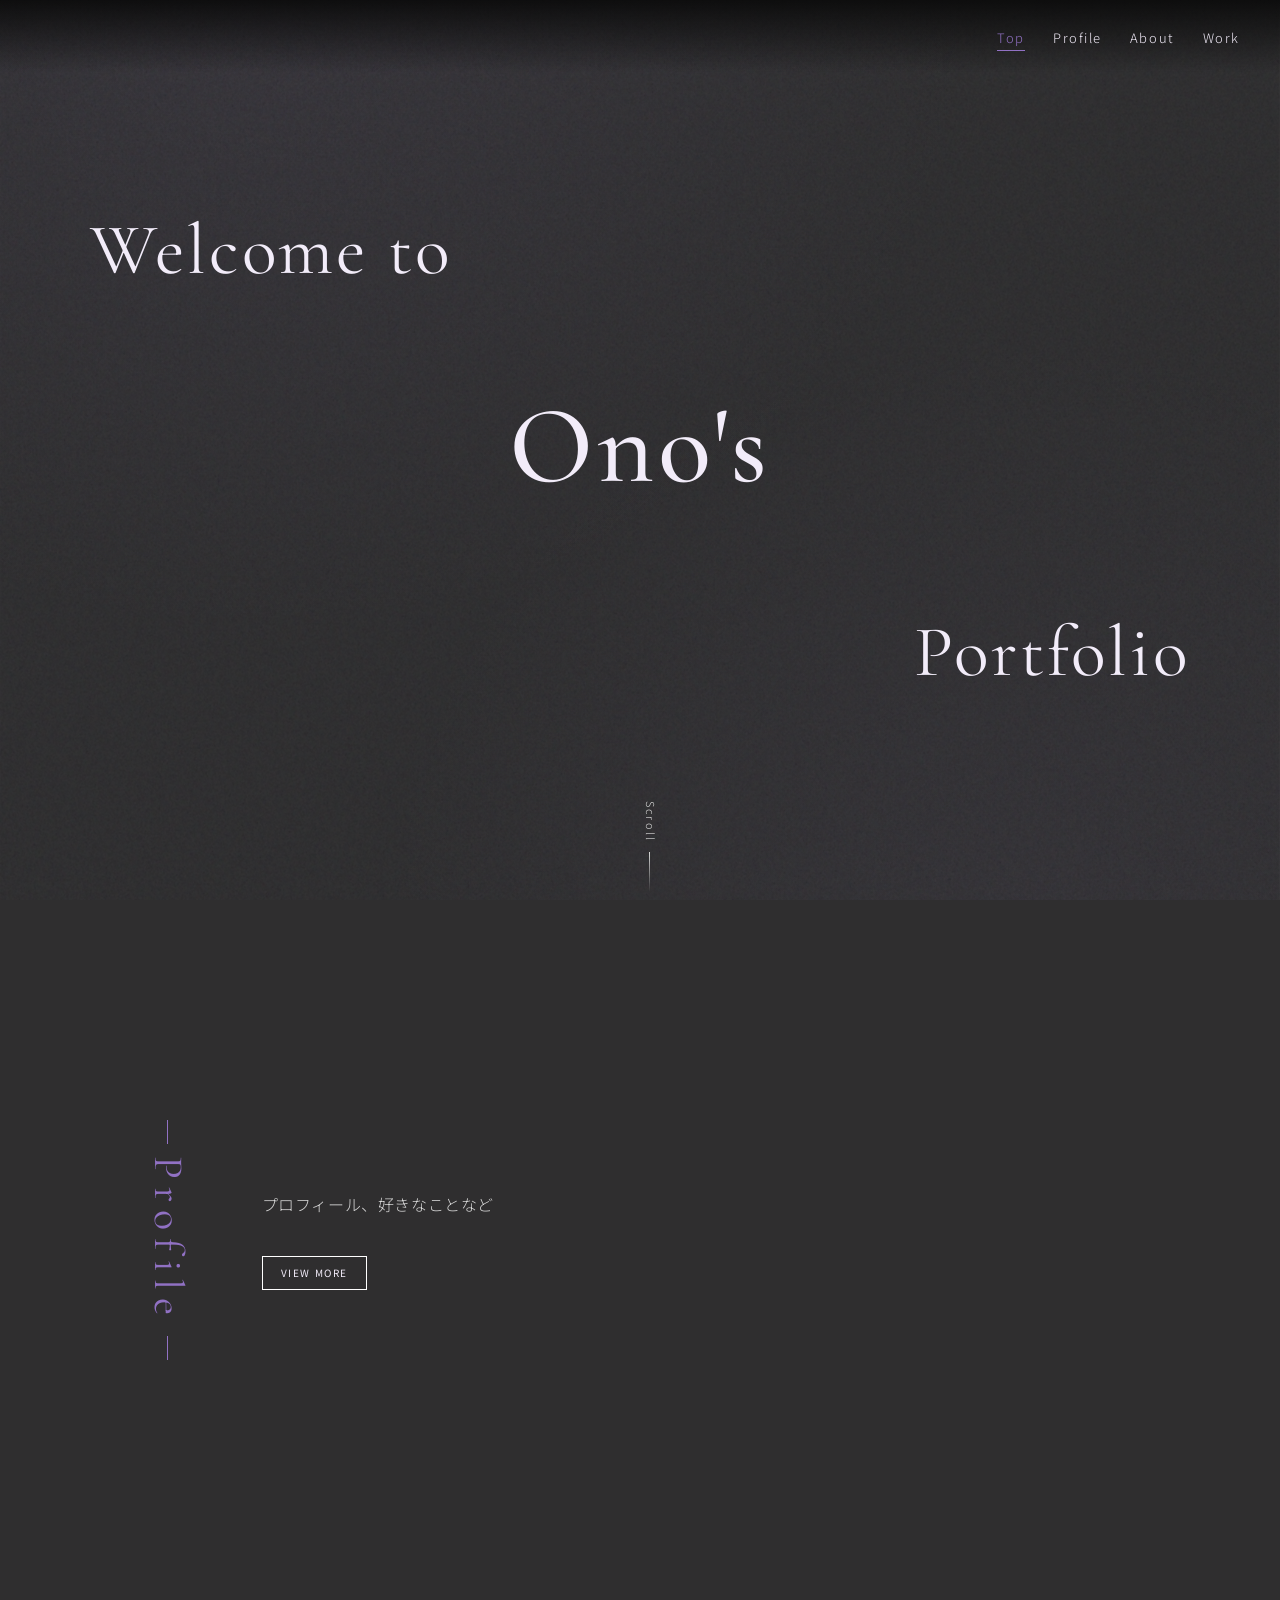
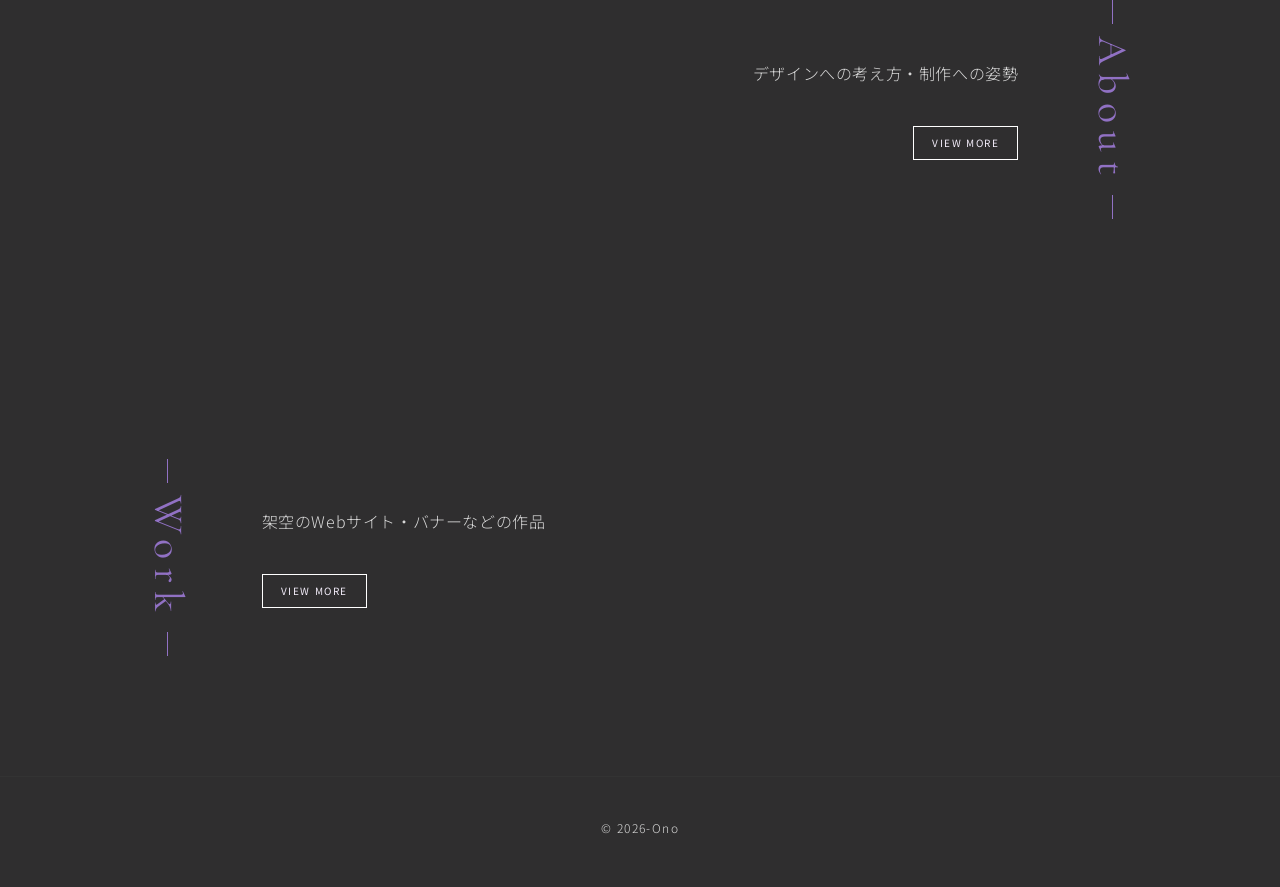
==== index.html @ 4637cdca "Restructure repo: PFサイト becomes root, bundle related sites under 作品/ PFサイトのPFサイト単体でも動くよう、フォルダ構成を整理した" ====
<!DOCTYPE html>
<html lang="ja">
<head>
  <meta charset="UTF-8">
  <meta name="viewport" content="width=device-width, initial-scale=1.0">
  <title>Ono's Portfolio | Web Designer</title>
  <meta name="description" content="Webデザイナー Ono のポートフォリオサイトです。デザインとコーディングを軸に、見やすく使いやすいWebサイトづくりを大切にしています。">
  <!-- フォント（Google Fonts） -->
  <link rel="preconnect" href="https://fonts.googleapis.com">
  <link rel="preconnect" href="https://fonts.gstatic.com" crossorigin>
  <link href="https://fonts.googleapis.com/css2?family=Cormorant+Garamond:ital,wght@0,400;0,500;0,600;1,400&family=Noto+Sans+JP:wght@300;400;500&display=swap" rel="stylesheet">
  <!-- CSS -->
  <link rel="stylesheet" href="css/style.css">
</head>
<body>
  <!-- ========== ヘッダー / ナビゲーション ========== -->
  <header class="header">
    <div class="header__inner">
      <!-- スマホ用メニューボタン（ハンバーガー） -->
      <button class="hamburger" type="button" aria-label="メニューを開く" aria-expanded="false">
        <span class="hamburger__line"></span>
        <span class="hamburger__line"></span>
        <span class="hamburger__line"></span>
      </button>

      <!-- ナビゲーション：Top → Profile → About → Work -->
      <nav class="nav" aria-label="メインメニュー">
        <ul class="nav__list">
          <li class="nav__item"><a href="index.html" class="nav__link is-active">Top</a></li>
          <li class="nav__item"><a href="profile.html" class="nav__link">Profile</a></li>
          <li class="nav__item"><a href="about.html" class="nav__link">About</a></li>
          <li class="nav__item"><a href="work.html" class="nav__link">Work</a></li>
        </ul>
      </nav>
    </div>
  </header>

  <main>
    <!-- ========== ヒーロー（ファーストビュー） ========== -->
    <section class="hero" id="top">
      <div class="hero__inner">
        <!-- スタッガード（ずれて並ぶ）見出し -->
        <p class="hero__line hero__line--welcome">Welcome to</p>
        <h1 class="hero__line hero__line--name">Ono's</h1>
        <p class="hero__line hero__line--portfolio">Portfolio</p>
      </div>
      <!-- スクロール案内 -->
      <a href="#profile-preview" class="hero__scroll" aria-label="下にスクロール">
        <span class="hero__scroll-text">Scroll</span>
      </a>
    </section>

    <!-- ========== Profile プレビュー ========== -->
    <section class="preview preview--left fade-in" id="profile-preview">
      <h2 class="preview__title">Profile</h2>
      <div class="preview__body">
        <div class="preview__content">
          <p class="preview__text">プロフィール、好きなことなど</p>
          <a href="profile.html" class="btn">VIEW MORE</a>
        </div>
        <!-- <div class="preview__media">
          <img src="img/about-thumb.svg" alt="プロフィールイメージ" width="200" height="200">
        </div> -->
      </div>
    </section>

    <!-- ========== About プレビュー ========== -->
    <section class="preview preview--right fade-in" id="about-preview">
      <h2 class="preview__title">About</h2>
      <div class="preview__body">
        <div class="preview__content">
          <p class="preview__text">デザインへの考え方・制作への姿勢</p>
          <a href="about.html" class="btn">VIEW MORE</a>
        </div>
      </div>
    </section>

    <!-- ========== Work プレビュー ========== -->
    <section class="preview preview--left fade-in" id="work-preview">
      <h2 class="preview__title">Work</h2>
      <div class="preview__body">
        <div class="preview__content">
          <p class="preview__text">架空のWebサイト・バナーなどの作品</p>
          <a href="work.html" class="btn">VIEW MORE</a>
        </div>
      </div>
    </section>
  </main>

  <!-- ========== フッター ========== -->
  <footer class="footer">
    <p class="footer__copy">&copy; 2026-Ono</p>
  </footer>

  <!-- JavaScript -->
  <script src="js/script.js"></script>
</body>
</html>
---- css/style.css ----
/* ---------- CSS変数（色・フォントなど） ---------- */
:root {
  /* --color-bg: #222222;           ページ背景 */
  --color-bg: #2f2e2f;           /* ページ背景 */
  --color-bg-soft: #141414;      /* 少し明るい背景 */
  --color-text: #f2ecf9;         /* 基本の文字色 */
  --color-text-muted: #d8d8d8;   /* 控えめな文字色 */
  --color-accent: #9171c4;       /* ラベンダーのアクセント */
  --color-border: #ffffff;       /* ボタン枠など */
  --color-line: #333333;         /* 薄い区切り線 */

  --font-serif: "Cormorant Garamond", "Times New Roman", serif;
  --font-sans: "Noto Sans JP", "Hiragino Sans", sans-serif;

  --header-height: 72px;
  --content-width: 1100px;
}


/* ---------- リセット（ブラウザの初期スタイルを整える） ---------- */
*,
*::before,
*::after {
  box-sizing: border-box;
  margin: 0;
  padding: 0;
}

html {
  scroll-behavior: smooth; /* ページ内リンクをなめらかに */
}

body {
  position: relative;
  background-color: var(--color-bg);
  color: var(--color-text);
  font-family: var(--font-sans);
  font-weight: 300;
  font-size: 15px;
  line-height: 1.8;
  letter-spacing: 0.04em;
  /* 背景にごく薄いグラデーションで雰囲気を出す */
  background-image:
    radial-gradient(ellipse at 20% 0%, rgba(155, 134, 189, 0.08) 0%, transparent 50%),
    radial-gradient(ellipse at 80% 100%, rgba(155, 134, 189, 0.05) 0%, transparent 45%);
  background-attachment: fixed;
  min-height: 100vh;
}

/* 背景に重ねるノイズテクスチャ */
body::before {
  content: "";
  position: fixed;
  inset: 0;
  z-index: -1;
  background-image: url("../img/noise.jpeg");
  background-repeat: no-repeat;
  background-position: center;
  background-size: cover;
  opacity: 0.18;
  mix-blend-mode: overlay;
  pointer-events: none;
}

img {
  max-width: 100%;
  height: auto;
  display: block;
}

a {
  color: inherit;
  text-decoration: none;
}

ul {
  list-style: none;
}

button {
  font: inherit;
  color: inherit;
  background: none;
  border: none;
  cursor: pointer;
}


/* ---------- 共通コンポーネント ---------- */

/* 枠線だけのボタン（VIEW MORE など） */
.btn {
  display: inline-block;
  padding: 7px 18px;
  border: 1px solid var(--color-border);
  font-family: var(--font-sans);
  font-size: 10px;
  font-weight: 400;
  letter-spacing: 0.16em;
  transition: background-color 0.3s ease, color 0.3s ease;
}

.btn:hover {
  background-color: var(--color-border);
  color: var(--color-bg);
}

/* 下層ページの大きな見出し（両サイドに水平な線） */
.page-hero {
  padding: calc(var(--header-height) + 64px) 24px 100px;
  padding-bottom: 1px;
  text-align: center;
}

.page-hero__title {
  display: inline-flex;
  align-items: center;
  gap: 20px;
  font-family: var(--font-serif);
  font-size: clamp(36px, 6vw, 56px);
  font-weight: 400;
  color: var(--color-accent);
  letter-spacing: 0.12em;
  padding-bottom: 100px;
}

/* 左右の線（フォントの「-」ではなく、水平な装飾線） */
.page-hero__title::before,
.page-hero__title::after {
  content: "";
  display: block;
  width: 28px;
  height: 1px;
  background-color: var(--color-accent);
  flex-shrink: 0;
}

/* セクション小見出し（- Profile - など） */
.section-label {
  font-family: var(--font-serif);
  font-size: 22px;
  font-weight: 400;
  color: var(--color-accent);
  letter-spacing: 0.1em;
  text-align: center;
  margin-bottom: 48px;
}

/* スクロールで浮かび上がる用の初期状態 */
.fade-in {
  opacity: 0;
  transform: translateY(28px);
  transition: opacity 0.8s ease, transform 0.8s ease;
}

.fade-in.is-visible {
  opacity: 1;
  transform: translateY(0);
}


/* ========================================
   ヘッダー / ナビゲーション
======================================== */
.header {
  position: fixed;
  top: 0;
  left: 0;
  width: 100%;
  z-index: 100;
  height: var(--header-height);
  background: linear-gradient(to bottom, rgba(10, 10, 10, 0.9), rgba(10, 10, 10, 0));
}

.header__inner {
  display: flex;
  justify-content: flex-end;
  align-items: center;
  height: 100%;
  max-width: 1440px;
  margin: 0 auto;
  padding: 0 40px;
}

.nav__list {
  display: flex;
  gap: 28px;
}

.nav__link {
  font-size: 13px;
  letter-spacing: 0.12em;
  position: relative;
  padding-bottom: 4px;
  transition: color 0.3s ease;
}

.nav__link::after {
  content: "";
  position: absolute;
  left: 0;
  bottom: 0;
  width: 0;
  height: 1px;
  background-color: var(--color-text);
  transition: width 0.3s ease;
}

.nav__link:hover,
.nav__link.is-active {
  color: var(--color-accent);
}

.nav__link:hover::after,
.nav__link.is-active::after {
  width: 100%;
  background-color: var(--color-accent);
}

/* ハンバーガー（スマホ用） */
.hamburger {
  display: none;
  width: 28px;
  height: 20px;
  position: relative;
  z-index: 110;
}

.hamburger__line {
  position: absolute;
  left: 0;
  width: 100%;
  height: 1px;
  background-color: var(--color-text);
  transition: transform 0.3s ease, opacity 0.3s ease, top 0.3s ease;
}

.hamburger__line:nth-child(1) { top: 0; }
.hamburger__line:nth-child(2) { top: 9px; }
.hamburger__line:nth-child(3) { top: 18px; }

/* メニューが開いたときの × 表示 */
.hamburger.is-open .hamburger__line:nth-child(1) {
  top: 9px;
  transform: rotate(45deg);
}

.hamburger.is-open .hamburger__line:nth-child(2) {
  opacity: 0;
}

.hamburger.is-open .hamburger__line:nth-child(3) {
  top: 9px;
  transform: rotate(-45deg);
}


/* ========================================
   ヒーロー（Top ページ）
======================================== */
.hero {
  position: relative;
  min-height: 100vh;
  display: flex;
  align-items: center;
  justify-content: center;
  padding: var(--header-height) 40px 80px;
  overflow: hidden;
  margin-bottom: 100px;
}

.hero__inner {
  position: relative;
  width: 100%;
  max-width: 1100px;
  height: min(70vh, 560px);
}

/* ずれて配置される大きな文字たち */
.hero__line {
  font-family: var(--font-serif);
  font-weight: 400;
  line-height: 1.1;
  letter-spacing: 0.04em;
  position: absolute;
  /* 登場アニメーション */
  opacity: 0;
  animation: heroFade 1.2s ease forwards;
}

.hero__line--welcome {
  top: 8%;
  left: 0;
  font-size: clamp(40px, 7vw, 72px);
  animation-delay: 0.2s;
}

.hero__line--name {
  top: 50%;
  left: 50%;
  transform: translate(-50%, -50%);
  font-size: clamp(46px, 10vw, 110px);
  font-weight: 500;
  animation-delay: 0.5s;
  animation-name: heroFadeCenter;
}

.hero__line--portfolio {
  bottom: 6%;
  right: 0;
  font-size: clamp(40px, 7vw, 72px);
  animation-delay: 0.8s;
}

@keyframes heroFade {
  from {
    opacity: 0;
    transform: translateY(24px);
  }
  to {
    opacity: 1;
    transform: translateY(0);
  }
}

@keyframes heroFadeCenter {
  from {
    opacity: 0;
    transform: translate(-50%, calc(-50% + 24px));
  }
  to {
    opacity: 1;
    transform: translate(-50%, -50%);
  }
}

/* スクロール案内 */
.hero__scroll {
  position: absolute;
  bottom: 8px;
  left: 50%;
  transform: translateX(-50%);
  display: flex;
  flex-direction: column;
  align-items: center;
  gap: 10px;
  opacity: 0;
  animation: heroFade 1s ease 1.4s forwards;
}

.hero__scroll-text {
  font-size: 11px;
  letter-spacing: 0.2em;
  writing-mode: vertical-rl;
  color: var(--color-text-muted);
}

.hero__scroll::after {
  content: "";
  width: 1px;
  height: 40px;
  background: linear-gradient(to bottom, var(--color-text-muted), transparent);
  animation: scrollPulse 1.8s ease-in-out infinite;
}

@keyframes scrollPulse {
  0%, 100% { opacity: 0.3; transform: scaleY(0.7); transform-origin: top; }
  50% { opacity: 1; transform: scaleY(1); transform-origin: top; }
}


/* ========================================
   Profile / About / Work プレビュー（Top ページ下部）
======================================== */
.preview {
  position: relative;
  max-width: 1100px;
  margin: 0 auto;
  padding: 120px 40px;
  display: grid;
  align-items: center;
}

/* 縦書きタイトル */
.preview__title {
  display: flex;
  flex-direction: row;
  align-items: center;
  font-family: var(--font-serif);
  font-size: 42px;
  font-weight: 400;
  color: var(--color-accent);
  letter-spacing: 0.2em;
  writing-mode: vertical-rl;
  text-orientation: mixed;
  white-space: nowrap;
}

/* 見出し上下の線（テキストのハイフンではなくCSSで描画） */
.preview__title::before,
.preview__title::after {
  content: "";
  width: 1px;
  height: 24px;
  background-color: var(--color-accent);
}

.preview__title::before {
  margin-bottom: 12px;
}

.preview__title::after {
  margin-top: 12px;
}

.preview__body {
  display: flex;
  align-items: center;
  gap: 40px;
}

.preview__media {
  flex-shrink: 0;
  width: 160px;
}

.preview__media img {
  width: 100%;
  aspect-ratio: 1 / 1.2;
  object-fit: cover;
  background-color: #2a2a2a;
}

.preview__text {
  font-size: 16px;
  color: var(--color-text-muted);
  margin-bottom: 38px;
}

/* 左に縦タイトル、右に内容（Profile / Work） */
.preview--left {
  grid-template-columns: auto 1fr;
  gap: 56px;
  justify-items: start;
}

.preview--left .preview__body {
  justify-self: start;
}

/* 右に縦タイトル、左に内容（About） */
.preview--right {
  grid-template-columns: 1fr auto;
  gap: 56px;
}

.preview--right .preview__title {
  grid-column: 2;
  grid-row: 1;
}

.preview--right .preview__body {
  grid-column: 1;
  grid-row: 1;
  justify-self: end;
  text-align: right;
}


/* ========================================
   About ページ
======================================== */
.about-lead {
  max-width: 720px;
  margin: 0 auto 80px;
  /* padding: 0 40px; */
  text-align: center;
}

.about-lead__text {
  font-family: var(--font-serif);
  font-size: clamp(22px, 3.5vw, 32px);
  font-weight: 400;
  line-height: 1.7;
  letter-spacing: 0.06em;
}

.about-list {
  max-width: 760px;
  margin: 0 auto;
  padding: 0 40px 100px;
  display: flex;
  flex-direction: column;
  gap: 56px;
}

.about-item__title {
  font-family: var(--font-serif);
  font-size: 22px;
  font-weight: 400;
  color: var(--color-accent);
  letter-spacing: 0.1em;
  margin-bottom: 16px;
}

.about-item__text {
  color: var(--color-text-muted);
  line-height: 2;
}


/* ========================================
   Profile ページ：紹介文
======================================== */
.profile {
  max-width: var(--content-width);
  margin: 0 auto;
  padding: 0 40px 100px;
}
.profile-main {
  gap: 80px;
}

.profile__inner {
  display: grid;
  grid-template-columns: 1fr minmax(220px, 320px);
  gap: 56px;
  align-items: center;
  padding-top: 80px;
}

.profile__image img {
  width: 100%;
  aspect-ratio: 1 / 1;
  object-fit: cover;
  background-color: #2a2a2a;
  border-radius: 8px;
}

.profile__name {
  font-family: var(--font-serif);
  font-size: 32px;
  letter-spacing: 0.08em;
  margin-bottom: 4px;
}

.profile__role {
  font-size: 13px;
  color: var(--color-accent);
  letter-spacing: 0.12em;
  margin-bottom: 24px;
}

.profile__text p + p {
  margin-top: 16px;
}

.like-text {
  margin-top: 30px;
}

.like > p {
  margin-bottom: 48px;
}

/* ========================================
   Like / Skills グリッド
======================================== */
.like,
.skills {
  max-width: 720px;
  margin: 0 auto;
  padding: 200px 24px 100px;
}

/* Work ページ：フィルター直前なので下余白を控えめに */
/* .skills {
  padding-bottom: 150px;
} */

.grid-3x3 {
  display: grid;
  grid-template-columns: repeat(3, 1fr);
  gap: 12px;
}

.grid-3x3__item {
  position: relative;
  aspect-ratio: 1 / 1;
  background-color: var(--color-bg-soft);
  border: 1px solid var(--color-line);
  border-radius: 8px;
  overflow: hidden;
  display: flex;
  align-items: center;
  justify-content: center;
}

.grid-3x3__item img,
.grid-3x3__item video {
  width: 100%;
  height: 100%;
  object-fit: cover;
  border-radius: inherit;
  transition: transform 0.4s ease, opacity 0.4s ease;
}

.grid-3x3__item:hover img,
.grid-3x3__item:hover video {
  transform: scale(1.06);
  opacity: 0.6;
}

.skill__caption {
  margin-top: 6px;
  padding: 0 12px;
  text-align: center;
  font-size: 10px;
  letter-spacing: 0.1em;
  color: var(--color-text-muted);
  opacity: 0;
  transition: opacity 0.3s ease;
  pointer-events: none;
  font-family: var(--font-sans);
}

.grid-3x3__item:hover .skill__caption {
  opacity: 1;
}

/* Like グリッド：動画セルの再生ボタン */
.like__video-trigger {
  padding: 0;
}

.like__play-icon {
  position: absolute;
  top: 50%;
  left: 50%;
  transform: translate(-50%, -50%);
  width: 44px;
  height: 44px;
  border-radius: 50%;
  background-color: rgba(10, 10, 10, 0.55);
  transition: background-color 0.3s ease, transform 0.3s ease;
}

.like__play-icon::before {
  content: "";
  position: absolute;
  top: 50%;
  left: 54%;
  transform: translate(-50%, -50%);
  border-style: solid;
  border-width: 8px 0 8px 14px;
  border-color: transparent transparent transparent var(--color-text);
}

.like__video-trigger:hover .like__play-icon {
  background-color: var(--color-accent);
  transform: translate(-50%, -50%) scale(1.1);
}

/* 中央のタイトルセル */
.grid-3x3__item--center {
  background: transparent;
  border: none;
}

.grid-3x3__title {
  position: relative;
  z-index: 1;
  font-family: var(--font-serif);
  font-size: clamp(28px, 5vw, 40px);
  color: var(--color-accent);
  letter-spacing: 0.1em;
}

/* Like グリッド中央セル：背景にうっすらプロフィール写真を敷く */
.like .grid-3x3__item--center::before {
  content: "";
  position: absolute;
  inset: 0;
  background-image: url("../img/profile-img2.png");
  background-size: cover;
  background-position: center;
  opacity: 0.3;
}

/* スキルセル */
.grid-3x3__item--skill {
  flex-direction: column;
  transition: background-color 0.3s ease, border-color 0.3s ease;
}

.grid-3x3__item--skill:hover {
  background-color: rgba(155, 134, 189, 0.12);
  border-color: var(--color-accent);
}

.skill-name {
  font-family: var(--font-serif);
  font-size: clamp(14px, 2.2vw, 18px);
  letter-spacing: 0.06em;
  text-align: center;
  padding: 8px;
}

.taiko-video {
  position: relative;
  max-width: 720px;
  margin: 0 auto;
}


/* ========================================
   Works ページ
======================================== */

/* カテゴリーナビ（各セクションへのアンカーリンク） */
.works-nav {
  display: flex;
  justify-content: center;
  flex-wrap: wrap;
  gap: 32px;
  padding: 0 24px 64px;
}

.works-nav__link {
  font-size: 13px;
  letter-spacing: 0.16em;
  text-transform: uppercase;
  color: var(--color-text-muted);
  padding-bottom: 4px;
  border-bottom: 1px solid transparent;
  transition: color 0.3s ease, border-color 0.3s ease;
}

.works-nav__link:hover {
  color: var(--color-accent);
  border-color: var(--color-accent);
}

/* カテゴリーごとのセクション */
.works-category {
  max-width: var(--content-width);
  margin: 0 auto;
  padding: 0 40px 100px;
  scroll-margin-top: var(--header-height);
}

.works-category__title {
  text-align: center;
  font-size: 13px;
  font-weight: 400;
  letter-spacing: 0.3em;
  text-transform: uppercase;
  color: var(--color-text-muted);
  margin-bottom: 32px;
}

.works-grid {
  display: flex;
  flex-wrap: wrap;
  justify-content: center;
  gap: 32px 20px;
}

.works-item {
  width: calc((100% - 40px) / 3);
}

.works-item__link {
  display: block;
  aspect-ratio: 4 / 3;
  overflow: hidden;
  background-color: #1a1a1a;
}

.works-item img {
  width: 100%;
  height: 100%;
  object-fit: cover;
  object-position: top;
  transition: transform 0.5s ease;
}

/* 画像の上部を基準に表示したいカード用の修飾クラス */
.works-item__link--top img {
  object-position: top;
}

/* 画像を切り抜かず、全体が見えるように表示したいカード用の修飾クラス */
.works-item__link--contain img {
  object-fit: contain;
  object-position: center;
}

.works-item:hover img {
  transform: scale(1.05);
}

.works-item__title {
  font-family: var(--font-serif);
  font-size: 16px;
  font-weight: 400;
  letter-spacing: 0.04em;
  margin-top: 14px;
}

.works-item__category {
  font-size: 11px;
  letter-spacing: 0.14em;
  color: var(--color-accent);
  margin-top: 4px;
}


/* ========================================
   作品詳細ポップアップ（モーダル）
======================================== */
.work-modal {
  position: fixed;
  inset: 0;
  z-index: 200;
  display: flex;
  align-items: center;
  justify-content: center;
  padding: 40px 20px;
  visibility: hidden;
  opacity: 0;
  transition: opacity 0.3s ease, visibility 0.3s ease;
}

.work-modal.is-open {
  visibility: visible;
  opacity: 1;
}

.work-modal__overlay {
  position: absolute;
  inset: 0;
  background-color: rgba(10, 10, 10, 0.85);
}

.work-modal__dialog {
  position: relative;
  width: 100%;
  max-width: 720px;
  max-height: 90vh;
  overflow-y: auto;
  background-color: var(--color-bg-soft);
  border: 1px solid var(--color-line);
  transform: translateY(16px);
  transition: transform 0.3s ease;
}

.work-modal.is-open .work-modal__dialog {
  transform: translateY(0);
}

.work-modal__close {
  position: absolute;
  top: 12px;
  right: 16px;
  z-index: 1;
  font-size: 28px;
  line-height: 1;
  color: var(--color-text);
  transition: color 0.3s ease;
}

.work-modal__close:hover {
  color: var(--color-accent);
}

.work-modal__media {
  width: 100%;
  aspect-ratio: 16 / 9;
  background-color: #1a1a1a;
}

.work-modal__img {
  width: 100%;
  height: 100%;
  object-fit: contain;
}

/* Webサイトのキャプチャなど縦長画像用：全体を縮小せず、スクロールして見られるようにする */
.work-modal__media--scroll {
  aspect-ratio: auto;
  max-height: 70vh;
  overflow-y: auto;
}

.work-modal__media--scroll .work-modal__img {
  height: auto;
  object-fit: initial;
}

.work-modal__body {
  padding: 32px 32px 40px;
}

.work-modal__category {
  font-size: 11px;
  letter-spacing: 0.14em;
  color: var(--color-accent);
}

.work-modal__title {
  font-family: var(--font-serif);
  font-size: 26px;
  font-weight: 400;
  letter-spacing: 0.04em;
  margin-top: 4px;
  margin-bottom: 24px;
}

.work-modal__list {
  display: flex;
  flex-direction: column;
  gap: 16px;
}

.work-modal__row {
  display: grid;
  grid-template-columns: 100px 1fr;
  gap: 12px;
  padding-top: 16px;
  border-top: 1px solid var(--color-line);
}

.work-modal__row:first-child {
  padding-top: 0;
  border-top: none;
}

.work-modal__row dt {
  font-size: 12px;
  letter-spacing: 0.1em;
  color: var(--color-text-muted);
}

.work-modal__row dd {
  font-size: 13px;
  line-height: 1.8;
  color: var(--color-text);
}

.work-modal__url {
  word-break: break-all;
  border-bottom: 1px solid currentColor;
}

.work-modal__url:hover {
  color: var(--color-accent);
}

/* URLが無い作品では非表示にする */
.work-modal__row--url.is-empty {
  display: none;
}

@media (max-width: 480px) {
  .work-modal__body {
    padding: 24px 20px 32px;
  }

  .work-modal__row {
    grid-template-columns: 1fr;
    gap: 4px;
  }
}


/* ========================================
   動画再生ポップアップ（Like グリッドなど）
======================================== */
.media-modal {
  position: fixed;
  inset: 0;
  z-index: 200;
  display: flex;
  align-items: center;
  justify-content: center;
  padding: 40px 20px;
  visibility: hidden;
  opacity: 0;
  transition: opacity 0.3s ease, visibility 0.3s ease;
}

.media-modal.is-open {
  visibility: visible;
  opacity: 1;
}

.media-modal__overlay {
  position: absolute;
  inset: 0;
  background-color: rgba(10, 10, 10, 0.85);
}

.media-modal__dialog {
  position: relative;
  width: 100%;
  max-width: 900px;
  max-height: 90vh;
  transform: translateY(16px);
  transition: transform 0.3s ease;
}

.media-modal.is-open .media-modal__dialog {
  transform: translateY(0);
}

.media-modal__close {
  position: absolute;
  top: -36px;
  right: 0;
  font-size: 28px;
  line-height: 1;
  color: var(--color-text);
  transition: color 0.3s ease;
}

.media-modal__close:hover {
  color: var(--color-accent);
}

.media-modal__video {
  display: block;
  width: 100%;
  max-height: 90vh;
  background-color: #000;
}

@media (max-width: 480px) {
  .media-modal__close {
    top: -32px;
    right: 4px;
  }
}


/* ========================================
   フッター
======================================== */
.footer {
  padding: 40px 24px 48px;
  text-align: center;
  border-top: 1px solid var(--color-line);
}

.footer__copy {
  font-size: 12px;
  letter-spacing: 0.12em;
  color: var(--color-text-muted);
}


/* ========================================
   レスポンシブ：タブレット〜スマホ
======================================== */
@media (max-width: 900px) {
  .header__inner {
    padding: 0 24px;
  }

  .profile__inner {
    grid-template-columns: 1fr;
    gap: 32px;
    text-align: center;
  }

  .profile__image {
    max-width: 260px;
    margin: 0 auto;
  }

  .works-item {
    width: calc((100% - 20px) / 2);
  }

  .works-category {
    padding: 0 24px 80px;
  }
}

@media (max-width: 768px) {
  /* ハンバーガー表示 / ナビはオーバーレイ */
  .hamburger {
    display: block;
  }

  .nav {
    position: fixed;
    inset: 0;
    background-color: rgba(10, 10, 10, 0.96);
    display: flex;
    align-items: center;
    justify-content: center;
    opacity: 0;
    visibility: hidden;
    transition: opacity 0.35s ease, visibility 0.35s ease;
  }

  .nav.is-open {
    opacity: 1;
    visibility: visible;
  }

  .nav__list {
    flex-direction: column;
    align-items: center;
    gap: 40px;
  }

  .nav__link {
    font-family: var(--font-serif);
    font-size: 28px;
  }

  /* ヒーローを中央に縦積み */
  .hero {
    padding: var(--header-height) 24px 100px;
  }

  .hero__inner {
    height: auto;
    display: flex;
    flex-direction: column;
    align-items: center;
    justify-content: center;
    gap: 12px;
    text-align: center;
  }

  .hero__line {
    position: static;
    transform: none;
  }

  .hero__line--name {
    transform: none;
    animation-name: heroFade;
  }

  /* プレビューを縦並び＆タイトルも横書き */
  .preview,
  .preview--left,
  .preview--right {
    display: flex;
    flex-direction: column;
    align-items: center;
    text-align: center;
    padding: 80px 24px;
    gap: 28px;
  }

  .preview__title {
    writing-mode: horizontal-tb;
    font-size: 24px;
  }

  .preview--right .preview__title,
  .preview--right .preview__body,
  .preview--left .preview__title,
  .preview--left .preview__body {
    grid-column: auto;
    grid-row: auto;
    justify-self: center;
  }

  .preview__body {
    flex-direction: column;
    text-align: center;
  }

  .preview--right .preview__body {
    text-align: center;
  }

  .preview__media {
    width: 140px;
  }

  .about-lead,
  .about-list {
    padding-left: 24px;
    padding-right: 24px;
  }

  .works-item {
    width: 100%;
  }
}

@media (max-width: 480px) {
  .grid-3x3 {
    gap: 8px;
  }

  .skill-name {
    font-size: 12px;
  }

  .btn {
    padding: 6px 16px;
    font-size: 9px;
  }
}

/* メニュー開いているときはスクロールさせない */
body.is-menu-open,
body.is-modal-open {
  overflow: hidden;
}
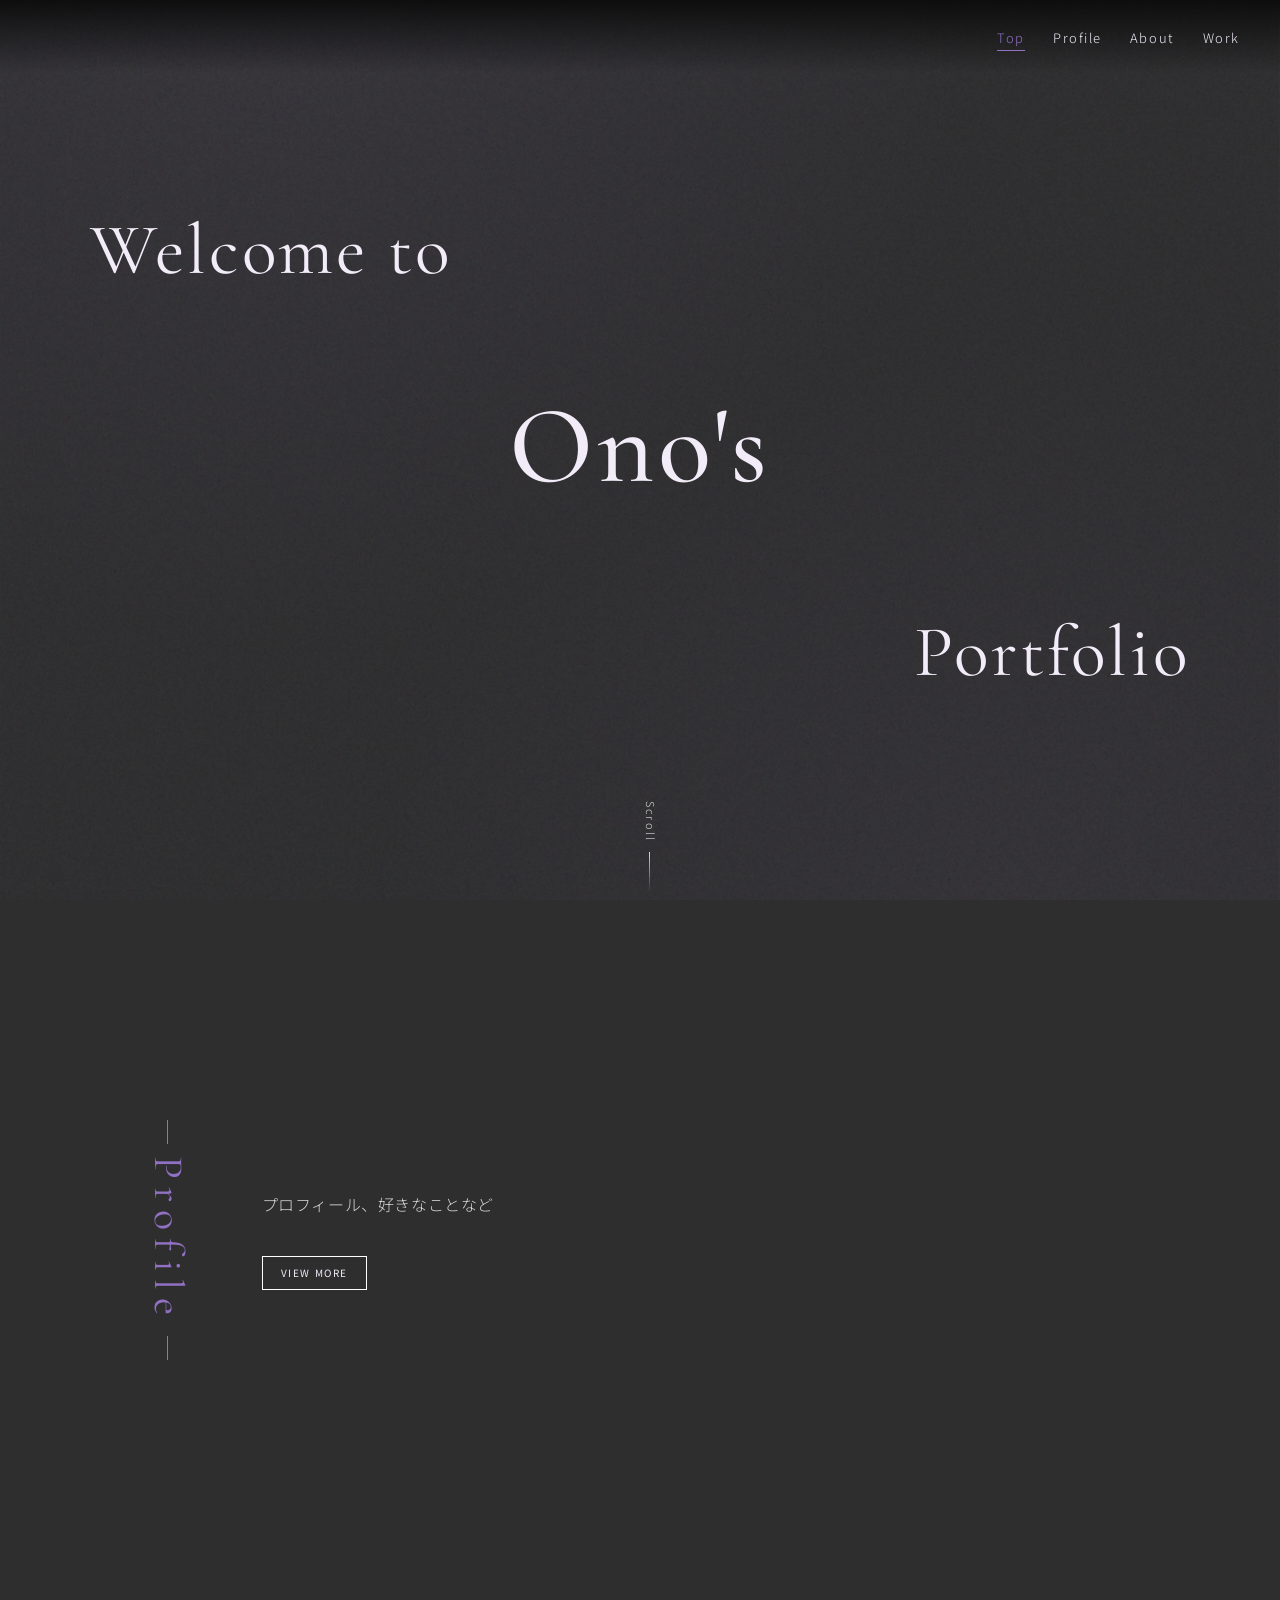
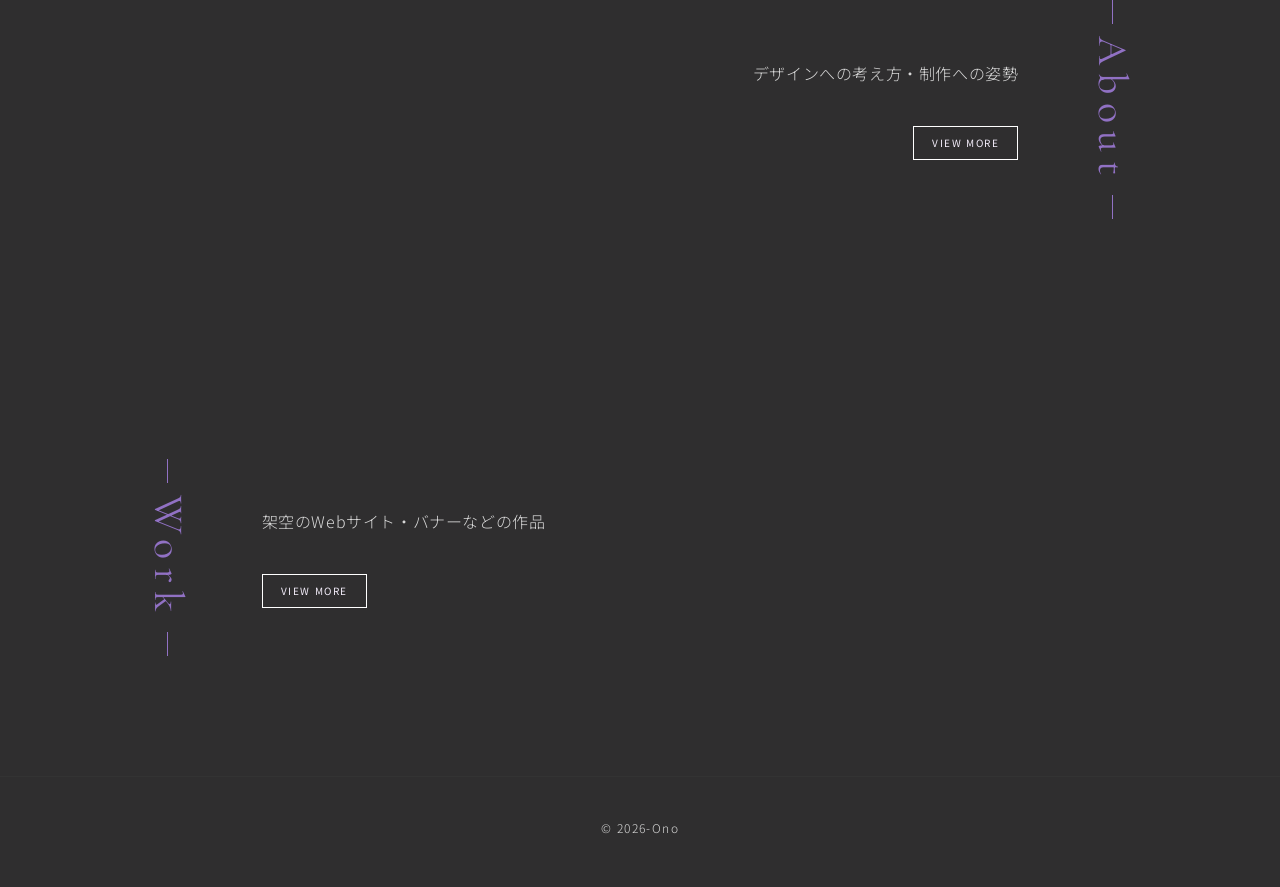
==== commit dc9f286f: "Remove commented-out reference to missing about-thumb.svg Co-Authored-By: Claude Sonnet 5.5 <noreply" ====
--- a/index.html
+++ b/index.html
@@ -58,9 +58,6 @@
           <p class="preview__text">プロフィール、好きなことなど</p>
           <a href="profile.html" class="btn">VIEW MORE</a>
         </div>
-        <!-- <div class="preview__media">
-          <img src="img/about-thumb.svg" alt="プロフィールイメージ" width="200" height="200">
-        </div> -->
       </div>
     </section>
 
--- a/css/style.css
+++ b/css/style.css
@@ -55,7 +55,7 @@
   position: fixed;
   inset: 0;
   z-index: -1;
-  background-image: url("../img/noise.jpeg");
+  background-image: url("../img/noise.webp");
   background-repeat: no-repeat;
   background-position: center;
   background-size: cover;
@@ -683,7 +683,7 @@
   content: "";
   position: absolute;
   inset: 0;
-  background-image: url("../img/profile-img2.png");
+  background-image: url("../img/profile-img2.webp");
   background-size: cover;
   background-position: center;
   opacity: 0.3;
@@ -1165,6 +1165,12 @@
     font-size: 24px;
   }
 
+  /* 縦書き用の上下線なので、横書きになるスマホでは非表示にする */
+  .preview__title::before,
+  .preview__title::after {
+    display: none;
+  }
+
   .preview--right .preview__title,
   .preview--right .preview__body,
   .preview--left .preview__title,
@@ -1196,6 +1202,27 @@
   .works-item {
     width: 100%;
   }
+
+  /* Skillsグリッド：スマホでは見出しを先頭にしてワンカラムで表示する */
+  .grid-3x3--skills {
+    grid-template-columns: 1fr;
+  }
+
+  .grid-3x3--skills .grid-3x3__item--center {
+    order: -1;
+    aspect-ratio: auto;
+    padding: 12px 0 24px;
+  }
+
+  /* ホバーできないスマホでは、説明文を常に表示する */
+  .grid-3x3--skills .grid-3x3__item--skill {
+    aspect-ratio: auto;
+    padding: 16px 10px;
+  }
+
+  .grid-3x3--skills .skill__caption {
+    opacity: 1;
+  }
 }
 
 @media (max-width: 480px) {
